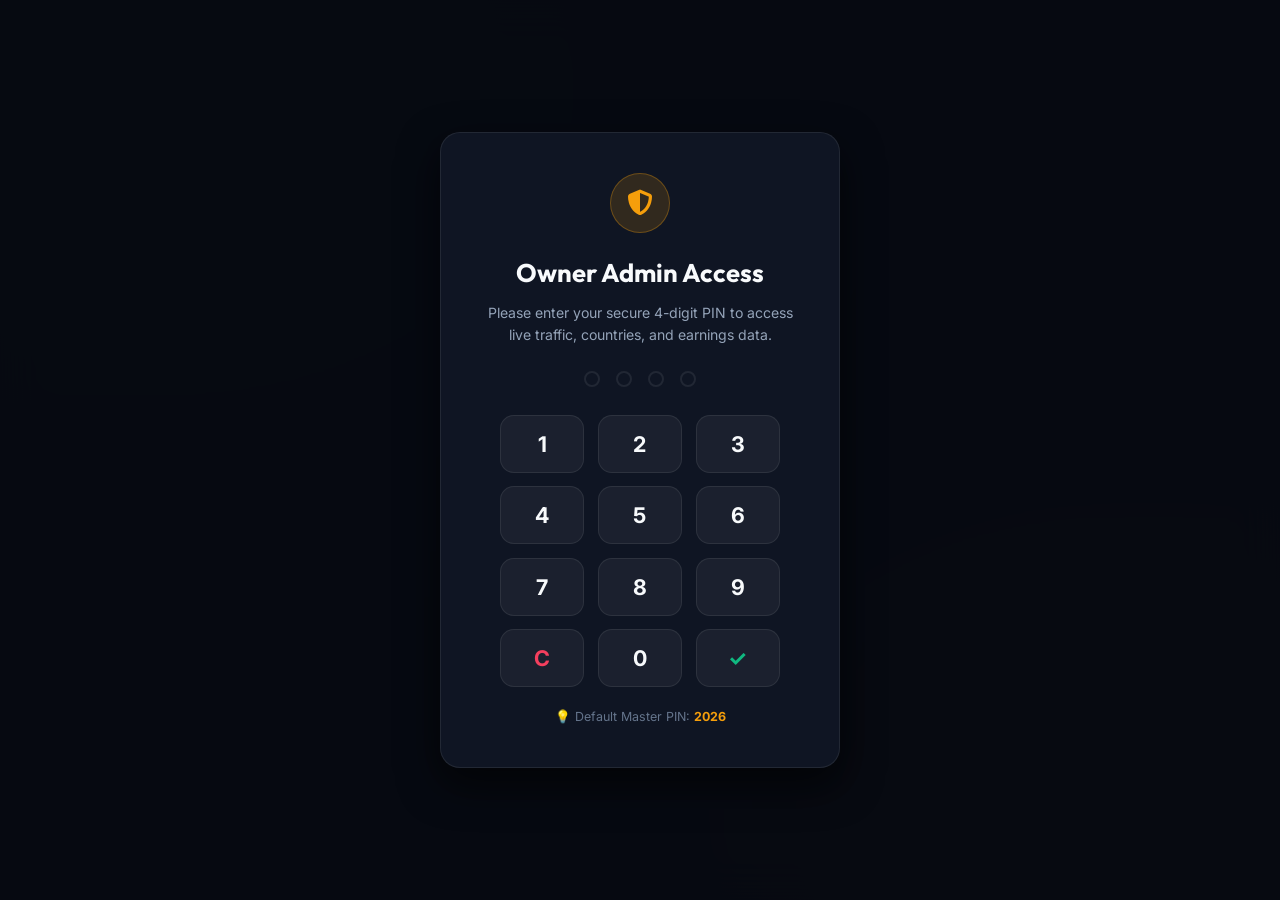
==== admin.html @ 2c3b7dab "feat: complete Pinterest automation, RSS feed, 1-click viral Pin hub, and double monetization deep-l" ====
<!DOCTYPE html>
<html lang="en" data-theme="dark">
<head>
  <meta charset="UTF-8">
  <meta name="viewport" content="width=device-width, initial-scale=1.0">
  <title>AffiliPrime Admin - Live Analytics & Affiliate Earnings Hub</title>
  
  <!-- Google Fonts -->
  <link rel="preconnect" href="https://fonts.googleapis.com">
  <link rel="preconnect" href="https://fonts.gstatic.com" crossorigin>
  <link href="https://fonts.googleapis.com/css2?family=Inter:wght@400;500;600;700&family=Outfit:wght@600;700;800;900&display=swap" rel="stylesheet">
  
  <!-- FontAwesome Icons -->
  <link rel="stylesheet" href="https://cdnjs.cloudflare.com/ajax/libs/font-awesome/6.5.1/css/all.min.css">
  
  <!-- Stylesheets -->
  <link rel="stylesheet" href="style.css">
</head>
<body class="admin-body">

  <!-- PIN Protection Lock Screen Overlay -->
  <div class="pin-lock-overlay" id="pinLockOverlay">
    <div class="pin-card">
      <div class="pin-icon">
        <i class="fa-solid fa-shield-halved"></i>
      </div>
      <h2 style="font-family: var(--font-heading); font-size: 1.6rem; margin-bottom: 0.5rem;">
        Owner Admin Access
      </h2>
      <p style="color: var(--text-secondary); font-size: 0.88rem; margin-bottom: 1.5rem;">
        Please enter your secure 4-digit PIN to access live traffic, countries, and earnings data.
      </p>

      <div class="pin-input-display" id="pinDisplay">
        <span class="pin-dot"></span>
        <span class="pin-dot"></span>
        <span class="pin-dot"></span>
        <span class="pin-dot"></span>
      </div>

      <div class="pin-keypad">
        <button class="key-btn" onclick="pressPin('1')">1</button>
        <button class="key-btn" onclick="pressPin('2')">2</button>
        <button class="key-btn" onclick="pressPin('3')">3</button>
        <button class="key-btn" onclick="pressPin('4')">4</button>
        <button class="key-btn" onclick="pressPin('5')">5</button>
        <button class="key-btn" onclick="pressPin('6')">6</button>
        <button class="key-btn" onclick="pressPin('7')">7</button>
        <button class="key-btn" onclick="pressPin('8')">8</button>
        <button class="key-btn" onclick="pressPin('9')">9</button>
        <button class="key-btn key-clear" onclick="clearPin()">C</button>
        <button class="key-btn" onclick="pressPin('0')">0</button>
        <button class="key-btn key-enter" onclick="submitPin()">✓</button>
      </div>

      <div style="font-size: 0.78rem; color: var(--text-muted); margin-top: 1.25rem;">
        💡 Default Master PIN: <b style="color: var(--primary);">2026</b>
      </div>
      <div id="pinErrorMsg" style="color: var(--accent-rose); font-size: 0.82rem; margin-top: 0.5rem; display: none;">
        Incorrect PIN. Please try again.
      </div>
    </div>
  </div>

  <!-- Admin Main Dashboard Content -->
  <div class="admin-wrapper" id="adminMainContent" style="display: none;">
    
    <!-- Admin Header -->
    <header class="admin-header">
      <div class="container admin-header-inner">
        <div style="display: flex; align-items: center; gap: 1rem;">
          <a href="index.html" class="logo">
            <div class="logo-icon"><i class="fa-solid fa-chart-line"></i></div>
            <div>Affili<span>Prime</span> <span style="font-size: 0.8rem; font-weight: 600; color: var(--accent-cyan); margin-left: 0.4rem;">ANALYTICS</span></div>
          </a>
          <span class="live-status-pill">
            <span class="pulse-dot"></span>
            <span>Live Sync Active</span>
          </span>
        </div>

        <div class="admin-header-actions">
          <div class="admin-tag-chip">
            <i class="fa-brands fa-amazon text-warning"></i>
            <span>Tracking Tag: <b id="adminTagDisplay">affiliprimehu-20</b></span>
          </div>

          <a href="https://affiliate-program.amazon.com/home" target="_blank" rel="noopener" class="btn-secondary" style="font-size: 0.82rem; padding: 0.5rem 0.9rem;">
            <i class="fa-solid fa-arrow-up-right-from-square"></i> Amazon Central
          </a>

          <a href="index.html" class="btn-amazon" style="font-size: 0.82rem; padding: 0.55rem 1rem; width: auto;">
            <i class="fa-solid fa-globe"></i> View Website
          </a>

          <button class="action-btn" onclick="logoutAdmin()" title="Lock Dashboard">
            <i class="fa-solid fa-lock"></i>
          </button>
        </div>
      </div>
    </header>

    <main class="container admin-main">
      
      <!-- Real-Time Mode Indicator Banner -->
      <div style="background: rgba(16, 185, 129, 0.08); border: 1px solid rgba(16, 185, 129, 0.3); border-radius: var(--radius-md); padding: 0.85rem 1.25rem; display: flex; justify-content: space-between; align-items: center; margin-bottom: 1.5rem; flex-wrap: wrap; gap: 0.75rem;">
        <div style="display: flex; align-items: center; gap: 0.6rem;">
          <span class="pulse-dot" style="background: var(--accent-emerald); box-shadow: 0 0 10px var(--accent-emerald);"></span>
          <span style="font-weight: 700; color: var(--accent-emerald); font-size: 0.9rem;">100% REAL LIVE TRACKING MODE:</span>
          <span style="color: var(--text-secondary); font-size: 0.82rem;">Only authentic visitors & clicks from the web are recorded.</span>
        </div>
        <div style="display: flex; gap: 0.5rem;">
          <button class="btn-secondary" onclick="handleResetClean()" style="font-size: 0.78rem; padding: 0.4rem 0.8rem; color: var(--accent-rose); border-color: rgba(244, 63, 94, 0.3);" title="Reset counters to 0 to start fresh">
            <i class="fa-solid fa-trash-can"></i> Reset to 0 (Clean Start)
          </button>
          <button class="btn-secondary" onclick="renderDashboard()" style="font-size: 0.78rem; padding: 0.4rem 0.8rem;">
            <i class="fa-solid fa-arrows-rotate"></i> Refresh Now
          </button>
        </div>
      </div>

      <!-- Top Metrics Row -->
      <section class="admin-metrics-grid">
        <!-- Metric 1: Total Views -->
        <div class="metric-card">
          <div class="metric-header">
            <span class="metric-title">Real Page Impressions</span>
            <div class="metric-icon" style="background: rgba(6, 182, 212, 0.15); color: var(--accent-cyan);">
              <i class="fa-solid fa-eye"></i>
            </div>
          </div>
          <div class="metric-value" id="metricViews">0</div>
          <div class="metric-trend positive">
            <span>Genuine Unique Visitors</span>
          </div>
        </div>

        <!-- Metric 2: Affiliate Clicks -->
        <div class="metric-card">
          <div class="metric-header">
            <span class="metric-title">Affiliate Store Clicks</span>
            <div class="metric-icon" style="background: rgba(245, 158, 11, 0.15); color: var(--primary);">
              <i class="fa-solid fa-arrow-pointer"></i>
            </div>
          </div>
          <div class="metric-value" id="metricClicks">0</div>
          <div class="metric-trend positive">
            <span id="metricCtr">0.0%</span> CTR (Click-Through Rate)
          </div>
        </div>

        <!-- Metric 3: Estimated Commission -->
        <div class="metric-card glow-card">
          <div class="metric-header">
            <span class="metric-title">Live Estimated Commission</span>
            <div class="metric-icon" style="background: rgba(16, 185, 129, 0.15); color: var(--accent-emerald);">
              <i class="fa-solid fa-sack-dollar"></i>
            </div>
          </div>
          <div class="metric-value" style="color: var(--accent-emerald);" id="metricCommission">$0.00</div>
          <div class="metric-trend positive">
            <span>24-Hour Active Cookie Window</span>
          </div>
        </div>

        <!-- Metric 4: Estimated Gross Sales -->
        <div class="metric-card">
          <div class="metric-header">
            <span class="metric-title">Est. Gross Retail Sales</span>
            <div class="metric-icon" style="background: rgba(139, 92, 246, 0.15); color: var(--accent-purple);">
              <i class="fa-solid fa-cart-shopping"></i>
            </div>
          </div>
          <div class="metric-value" id="metricSales">$0.00</div>
          <div class="metric-trend">
            <span>Customer shopping cart volume</span>
          </div>
        </div>
      </section>

      <!-- Two-Column Layout: Country Breakdown + Real-time Feed -->
      <div class="admin-sections-grid">
        
        <!-- Left: Country Geolocation Breakdown -->
        <div class="admin-card">
          <div class="admin-card-header">
            <div>
              <h3 style="font-family: var(--font-heading); font-size: 1.25rem;">
                🌍 Visitor Country Traffic Breakdown
              </h3>
              <p style="color: var(--text-muted); font-size: 0.82rem;">Where your buyers and clicks are originating from worldwide</p>
            </div>
            <button class="btn-secondary" onclick="simulateLiveVisit()" style="font-size: 0.78rem; padding: 0.4rem 0.75rem;">
              <i class="fa-solid fa-plus"></i> Simulate Visit
            </button>
          </div>

          <div class="country-list" id="countryListContainer">
            <!-- Rendered dynamically -->
          </div>
        </div>

        <!-- Right: Real-time Live Activity Stream -->
        <div class="admin-card">
          <div class="admin-card-header">
            <div>
              <h3 style="font-family: var(--font-heading); font-size: 1.25rem;">
                ⚡ Live Activity Stream
              </h3>
              <p style="color: var(--text-muted); font-size: 0.82rem;">Real-time visitor interactions and affiliate link clicks</p>
            </div>
            <button class="btn-secondary" onclick="refreshDashboard()" style="font-size: 0.78rem; padding: 0.4rem 0.75rem;">
              <i class="fa-solid fa-rotate"></i> Refresh
            </button>
          </div>

          <div class="activity-stream" id="activityStreamContainer">
            <!-- Rendered dynamically -->
          </div>
        </div>
      </div>

      <!-- Bottom Row: Product Performance Table -->
      <section class="admin-card" style="margin-top: 2rem;">
        <div class="admin-card-header">
          <div>
            <h3 style="font-family: var(--font-heading); font-size: 1.25rem;">
              🏆 Top Clicked & High-Converting Products
            </h3>
            <p style="color: var(--text-muted); font-size: 0.82rem;">Track which Amazon items generate the highest customer engagement</p>
          </div>
          <button class="btn-amazon" onclick="simulateClickTest()" style="font-size: 0.78rem; padding: 0.45rem 0.9rem; width: auto;">
            <i class="fa-solid fa-bolt"></i> Test Live Click
          </button>
        </div>

        <div class="table-responsive">
          <table class="admin-table">
            <thead>
              <tr>
                <th>Product Name</th>
                <th>Price</th>
                <th>Clicks</th>
                <th>Est. Orders</th>
                <th>Commission Rate</th>
                <th>Est. Revenue</th>
              </tr>
            </thead>
            <tbody id="productPerformanceTableBody">
              <!-- Rendered dynamically -->
            </tbody>
          </table>
        </div>
      </section>

      <!-- Admin Utilities & Amazon Associates Guide -->
      <section class="admin-info-banner">
        <div style="font-size: 2.2rem; color: var(--primary);"><i class="fa-brands fa-amazon"></i></div>
        <div>
          <h4 style="font-size: 1.05rem; margin-bottom: 0.35rem;">How Amazon Pays Your Commissions:</h4>
          <p style="color: var(--text-secondary); font-size: 0.85rem; line-height: 1.5;">
            Amazon calculates your exact commission balance at the end of each calendar month and automatically sends payments via <b>Direct Deposit / Bank Transfer</b> or <b>Amazon Gift Card</b> approximately 60 days following the end of each month. Log into your <a href="https://affiliate-program.amazon.com" target="_blank" style="color: var(--amazon-amber); text-decoration: underline;">Amazon Associates Central</a> account to add your bank details and tax interview.
          </p>
        </div>
      </section>

      <!-- Pinterest Viral Auto-Pin & Free USA/UK Traffic Hub -->
      <section class="admin-table-section" id="pinterestHubSection" style="margin-top: 2rem;">
        <div class="section-header" style="display: flex; justify-content: space-between; align-items: center; flex-wrap: wrap; gap: 1rem; margin-bottom: 1.25rem;">
          <div>
            <h3 style="font-size: 1.35rem; display: flex; align-items: center; gap: 0.5rem;">
              <i class="fa-brands fa-pinterest" style="color: #e60023;"></i> Pinterest Viral Traffic &amp; Auto-Pin Command Hub
            </h3>
            <p style="color: var(--text-secondary); font-size: 0.85rem; margin-top: 0.25rem;">
              Pinterest is the #1 traffic engine for USA/UK shopping buyers. Pin these products to get thousands of visitors daily!
            </p>
          </div>
          <div style="display: flex; gap: 0.5rem; flex-wrap: wrap;">
            <button class="action-btn" id="btnCopyRssFeed" onclick="copyPinterestRss()" style="background: rgba(230,0,35,0.12); color: #e60023; border: 1px solid rgba(230,0,35,0.3); font-weight: 600; padding: 0.5rem 1rem;">
              <i class="fa-solid fa-rss"></i> Copy Pinterest RSS Feed
            </button>
            <a href="https://www.pinterest.com/pin-creation-tool/" target="_blank" class="action-btn" style="background: #e60023; color: #fff; font-weight: 600; padding: 0.5rem 1rem;">
              <i class="fa-brands fa-pinterest"></i> Open Pinterest Creator
            </a>
          </div>
        </div>

        <!-- Automated RSS Feed Connection Box -->
        <div style="background: var(--bg-card); border: 1px solid rgba(230,0,35,0.25); border-radius: var(--radius-md); padding: 1.25rem; margin-bottom: 1.5rem; display: flex; align-items: flex-start; gap: 1.25rem;">
          <div style="font-size: 2.5rem; color: #e60023; line-height: 1;"><i class="fa-solid fa-wand-magic-sparkles"></i></div>
          <div style="flex: 1;">
            <h4 style="font-size: 1.05rem; margin-bottom: 0.35rem; color: var(--text-primary);">🚀 Hands-Free Auto-Publishing (Pinterest RSS Sync):</h4>
            <p style="font-size: 0.85rem; color: var(--text-secondary); line-height: 1.5; margin-bottom: 0.75rem;">
              Pinterest allows you to connect an RSS Feed that <b>automatically creates Pins for every product on your website</b> with image, discount, and backlink. In Pinterest Business Settings &rarr; <b>Claimed accounts &rarr; Auto-publish from RSS feed</b>, paste this link:
            </p>
            <div style="display: flex; gap: 0.5rem; align-items: center; flex-wrap: wrap;">
              <input type="text" readonly value="https://zainimranhameed-png.github.io/affiliprime-deals/pinterest-feed.xml" id="pinterestRssInput" style="flex: 1; min-width: 280px; padding: 0.55rem 0.85rem; border: 1px solid var(--border-color); border-radius: var(--radius-sm); background: var(--bg-body); color: var(--text-primary); font-family: monospace; font-size: 0.85rem;">
              <button onclick="copyPinterestRss()" class="action-btn" style="padding: 0.55rem 1rem; font-size: 0.85rem; background: #e60023; color: #fff;">
                <i class="fa-solid fa-copy"></i> Copy Feed Link
              </button>
            </div>
          </div>
        </div>

        <!-- Fast 1-Click Pin Table -->
        <div class="table-responsive">
          <table class="admin-table">
            <thead>
              <tr>
                <th>Product</th>
                <th>Price &amp; Discount</th>
                <th>Category</th>
                <th>Ready-to-Post Viral Copy</th>
                <th style="text-align: center;">1-Click Pin</th>
              </tr>
            </thead>
            <tbody id="pinterestProductList">
              <!-- Rendered dynamically by admin.js -->
            </tbody>
          </table>
        </div>
      </section>

    </main>
  </div>

  <!-- Scripts -->
  <script src="data/products.js"></script>
  <script src="analytics.js"></script>
  <script src="admin.js"></script>
</body>
</html>
---- style.css ----
/* ==========================================================================
   AffiliPrime Hub - Premium Amazon Affiliate Design System
   ========================================================================== */

:root {
  /* Color Palette - Dark Theme (Default) */
  --bg-primary: #0b0f19;
  --bg-secondary: #111827;
  --bg-card: rgba(19, 26, 42, 0.75);
  --bg-card-hover: rgba(28, 38, 62, 0.9);
  --bg-glass: rgba(17, 24, 39, 0.85);
  
  --text-primary: #f8fafc;
  --text-secondary: #94a3b8;
  --text-muted: #64748b;
  
  /* Brand & Accent Gradients */
  --primary: #f59e0b;
  --primary-hover: #d97706;
  --primary-glow: rgba(245, 158, 11, 0.25);
  --amazon-amber: #ff9900;
  --amazon-amber-dark: #e68a00;
  --accent-cyan: #06b6d4;
  --accent-purple: #8b5cf6;
  --accent-emerald: #10b981;
  --accent-rose: #f43f5e;
  
  --border-color: rgba(255, 255, 255, 0.08);
  --border-focus: rgba(245, 158, 11, 0.5);
  
  /* Badges & Highlights */
  --badge-hot: linear-gradient(135deg, #ef4444, #f97316);
  --badge-editor: linear-gradient(135deg, #8b5cf6, #3b82f6);
  --badge-trending: linear-gradient(135deg, #06b6d4, #3b82f6);
  --badge-deal: linear-gradient(135deg, #10b981, #059669);
  
  /* Shadows */
  --shadow-sm: 0 2px 8px rgba(0, 0, 0, 0.3);
  --shadow-md: 0 8px 24px rgba(0, 0, 0, 0.4);
  --shadow-lg: 0 16px 40px rgba(0, 0, 0, 0.6);
  --shadow-glow: 0 0 25px rgba(245, 158, 11, 0.2);
  
  /* Typography */
  --font-main: 'Inter', -apple-system, BlinkMacSystemFont, "Segoe UI", Roboto, sans-serif;
  --font-heading: 'Outfit', -apple-system, BlinkMacSystemFont, sans-serif;
  
  /* Layout */
  --radius-sm: 8px;
  --radius-md: 14px;
  --radius-lg: 20px;
  --radius-full: 9999px;
  --container-max: 1320px;
  --transition-fast: 0.2s cubic-bezier(0.4, 0, 0.2, 1);
  --transition-smooth: 0.35s cubic-bezier(0.16, 1, 0.3, 1);
}

/* Light Theme Variables */
[data-theme="light"] {
  --bg-primary: #f8fafc;
  --bg-secondary: #ffffff;
  --bg-card: rgba(255, 255, 255, 0.9);
  --bg-card-hover: #ffffff;
  --bg-glass: rgba(255, 255, 255, 0.9);
  
  --text-primary: #0f172a;
  --text-secondary: #475569;
  --text-muted: #94a3b8;
  
  --border-color: rgba(0, 0, 0, 0.08);
  --border-focus: rgba(245, 158, 11, 0.6);
  
  --shadow-sm: 0 2px 8px rgba(0, 0, 0, 0.05);
  --shadow-md: 0 10px 30px rgba(0, 0, 0, 0.08);
  --shadow-lg: 0 20px 45px rgba(0, 0, 0, 0.12);
  --shadow-glow: 0 0 25px rgba(245, 158, 11, 0.15);
}

/* Base Resets */
* {
  margin: 0;
  padding: 0;
  box-sizing: border-box;
}

html {
  scroll-behavior: smooth;
  font-size: 16px;
}

body {
  font-family: var(--font-main);
  background-color: var(--bg-primary);
  color: var(--text-primary);
  line-height: 1.6;
  overflow-x: hidden;
  transition: background-color var(--transition-smooth), color var(--transition-smooth);
  background-image: 
    radial-gradient(at 0% 0%, rgba(245, 158, 11, 0.05) 0px, transparent 50%),
    radial-gradient(at 100% 0%, rgba(139, 92, 246, 0.06) 0px, transparent 50%),
    radial-gradient(at 50% 100%, rgba(6, 182, 212, 0.05) 0px, transparent 50%);
  background-attachment: fixed;
  min-height: 100vh;
}

a {
  color: inherit;
  text-decoration: none;
}

button, input, select {
  font-family: inherit;
}

.container {
  width: 100%;
  max-width: var(--container-max);
  margin: 0 auto;
  padding: 0 1.5rem;
}

/* ==========================================================================
   Affiliate Disclosure Banner
   ========================================================================== */
.affiliate-top-bar {
  background: linear-gradient(90deg, #1e293b, #0f172a);
  border-bottom: 1px solid var(--border-color);
  font-size: 0.82rem;
  padding: 0.5rem 0;
  color: var(--text-secondary);
}

.affiliate-top-bar .container {
  display: flex;
  justify-content: space-between;
  align-items: center;
  flex-wrap: wrap;
  gap: 0.5rem;
}

.affiliate-tag-status {
  display: flex;
  align-items: center;
  gap: 0.4rem;
}

.tag-badge {
  background: rgba(245, 158, 11, 0.15);
  color: var(--primary);
  padding: 0.15rem 0.6rem;
  border-radius: var(--radius-full);
  font-weight: 600;
  font-size: 0.78rem;
  border: 1px solid rgba(245, 158, 11, 0.3);
}

.config-tag-btn {
  background: none;
  border: none;
  color: var(--amazon-amber);
  cursor: pointer;
  font-size: 0.8rem;
  font-weight: 600;
  text-decoration: underline;
  display: inline-flex;
  align-items: center;
  gap: 0.25rem;
}

.config-tag-btn:hover {
  color: #fbbf24;
}

/* ==========================================================================
   Header & Navigation
   ========================================================================== */
.header {
  position: sticky;
  top: 0;
  z-index: 100;
  background: var(--bg-glass);
  backdrop-filter: blur(16px);
  -webkit-backdrop-filter: blur(16px);
  border-bottom: 1px solid var(--border-color);
  transition: all var(--transition-fast);
}

.header-content {
  display: flex;
  justify-content: space-between;
  align-items: center;
  height: 74px;
}

.logo {
  display: flex;
  align-items: center;
  gap: 0.75rem;
  font-family: var(--font-heading);
  font-size: 1.45rem;
  font-weight: 800;
  letter-spacing: -0.02em;
}

.logo-icon {
  width: 40px;
  height: 40px;
  background: linear-gradient(135deg, #ff9900, #f59e0b);
  border-radius: var(--radius-md);
  display: flex;
  align-items: center;
  justify-content: center;
  color: #111;
  font-size: 1.25rem;
  box-shadow: 0 4px 14px rgba(245, 158, 11, 0.4);
}

.logo span {
  background: linear-gradient(135deg, #ff9900, #f8fafc);
  -webkit-background-clip: text;
  -webkit-text-fill-color: transparent;
}

[data-theme="light"] .logo span {
  background: linear-gradient(135deg, #d97706, #0f172a);
  -webkit-background-clip: text;
  -webkit-text-fill-color: transparent;
}

.nav-links {
  display: flex;
  align-items: center;
  gap: 1.8rem;
  list-style: none;
}

.nav-link {
  color: var(--text-secondary);
  font-weight: 500;
  font-size: 0.95rem;
  transition: color var(--transition-fast);
  position: relative;
}

.nav-link:hover, .nav-link.active {
  color: var(--primary);
}

.header-actions {
  display: flex;
  align-items: center;
  gap: 0.85rem;
}

.action-btn {
  background: var(--bg-card);
  border: 1px solid var(--border-color);
  color: var(--text-primary);
  width: 42px;
  height: 42px;
  border-radius: var(--radius-md);
  display: flex;
  align-items: center;
  justify-content: center;
  cursor: pointer;
  transition: all var(--transition-fast);
  position: relative;
}

.action-btn:hover {
  background: var(--bg-card-hover);
  border-color: var(--border-focus);
  transform: translateY(-2px);
}

.compare-badge-count {
  position: absolute;
  top: -4px;
  right: -4px;
  background: var(--accent-rose);
  color: white;
  font-size: 0.7rem;
  font-weight: 700;
  width: 18px;
  height: 18px;
  border-radius: 50%;
  display: flex;
  align-items: center;
  justify-content: center;
}

.btn-tag-settings {
  background: linear-gradient(135deg, rgba(245, 158, 11, 0.15), rgba(255, 153, 0, 0.25));
  border: 1px solid rgba(245, 158, 11, 0.4);
  color: var(--primary);
  padding: 0.55rem 1rem;
  border-radius: var(--radius-md);
  font-weight: 600;
  font-size: 0.88rem;
  display: flex;
  align-items: center;
  gap: 0.5rem;
  cursor: pointer;
  transition: all var(--transition-fast);
}

.btn-tag-settings:hover {
  background: linear-gradient(135deg, var(--amazon-amber), var(--primary));
  color: #111;
  box-shadow: var(--shadow-glow);
}

/* ==========================================================================
   Hero Section
   ========================================================================== */
.hero {
  padding: 3.5rem 0 2.5rem;
  position: relative;
}

.hero-grid {
  display: grid;
  grid-template-columns: 1.2fr 0.8fr;
  gap: 2.5rem;
  align-items: center;
}

.hero-badge {
  display: inline-flex;
  align-items: center;
  gap: 0.5rem;
  background: rgba(245, 158, 11, 0.12);
  border: 1px solid rgba(245, 158, 11, 0.25);
  color: var(--primary);
  padding: 0.4rem 1rem;
  border-radius: var(--radius-full);
  font-size: 0.85rem;
  font-weight: 600;
  margin-bottom: 1.25rem;
}

.hero-badge .pulse-dot {
  width: 8px;
  height: 8px;
  background: var(--amazon-amber);
  border-radius: 50%;
  box-shadow: 0 0 10px var(--amazon-amber);
  animation: pulse 1.5s infinite;
}

@keyframes pulse {
  0% { transform: scale(0.95); opacity: 0.7; }
  50% { transform: scale(1.3); opacity: 1; }
  100% { transform: scale(0.95); opacity: 0.7; }
}

.hero-title {
  font-family: var(--font-heading);
  font-size: 3.1rem;
  font-weight: 800;
  line-height: 1.15;
  margin-bottom: 1.25rem;
  letter-spacing: -0.03em;
}

.hero-title .gradient-text {
  background: linear-gradient(135deg, #ff9900 0%, #f59e0b 50%, #fbbf24 100%);
  -webkit-background-clip: text;
  -webkit-text-fill-color: transparent;
}

.hero-description {
  color: var(--text-secondary);
  font-size: 1.1rem;
  max-width: 580px;
  margin-bottom: 2rem;
}

.hero-stats {
  display: flex;
  gap: 2rem;
  margin-top: 1.5rem;
}

.stat-item {
  display: flex;
  flex-direction: column;
}

.stat-number {
  font-family: var(--font-heading);
  font-size: 1.6rem;
  font-weight: 800;
  color: var(--text-primary);
}

.stat-label {
  font-size: 0.82rem;
  color: var(--text-muted);
}

/* Hero Spotlight Card */
.hero-spotlight-card {
  background: var(--bg-card);
  border: 1px solid var(--border-color);
  border-radius: var(--radius-lg);
  padding: 1.75rem;
  position: relative;
  box-shadow: var(--shadow-lg);
  backdrop-filter: blur(12px);
  overflow: hidden;
  transition: transform var(--transition-smooth), border-color var(--transition-smooth);
}

.hero-spotlight-card:hover {
  transform: translateY(-4px);
  border-color: rgba(245, 158, 11, 0.4);
}

.spotlight-ribbon {
  position: absolute;
  top: 1rem;
  right: 1rem;
  background: var(--badge-hot);
  color: white;
  padding: 0.35rem 0.85rem;
  border-radius: var(--radius-full);
  font-size: 0.75rem;
  font-weight: 700;
  text-transform: uppercase;
  letter-spacing: 0.05em;
  box-shadow: 0 4px 12px rgba(239, 68, 68, 0.35);
}

.spotlight-image-container {
  height: 230px;
  display: flex;
  align-items: center;
  justify-content: center;
  margin-bottom: 1.25rem;
  overflow: hidden;
  border-radius: var(--radius-md);
  background: rgba(0, 0, 0, 0.2);
}

.spotlight-image-container img {
  max-height: 100%;
  max-width: 100%;
  object-fit: cover;
  transition: transform 0.5s ease;
}

.hero-spotlight-card:hover .spotlight-image-container img {
  transform: scale(1.05);
}

.spotlight-title {
  font-size: 1.2rem;
  font-weight: 700;
  margin-bottom: 0.5rem;
  line-height: 1.35;
}

.spotlight-price-row {
  display: flex;
  align-items: center;
  justify-content: space-between;
  margin: 1rem 0 1.25rem;
}

.spotlight-price {
  font-size: 1.5rem;
  font-weight: 800;
  color: var(--primary);
}

.spotlight-original-price {
  color: var(--text-muted);
  text-decoration: line-through;
  font-size: 1rem;
  margin-left: 0.5rem;
}

/* ==========================================================================
   Buttons & CTAs
   ========================================================================== */
.btn-amazon {
  background: linear-gradient(135deg, #ff9900, #f59e0b);
  color: #111827;
  font-weight: 700;
  padding: 0.75rem 1.4rem;
  border-radius: var(--radius-md);
  border: none;
  cursor: pointer;
  display: inline-flex;
  align-items: center;
  justify-content: center;
  gap: 0.5rem;
  box-shadow: 0 4px 14px rgba(245, 158, 11, 0.35);
  transition: all var(--transition-fast);
  text-align: center;
  font-size: 0.95rem;
  width: 100%;
}

.btn-amazon:hover {
  background: linear-gradient(135deg, #fbbf24, #ff9900);
  transform: translateY(-2px);
  box-shadow: 0 6px 20px rgba(245, 158, 11, 0.5);
}

.btn-secondary {
  background: rgba(255, 255, 255, 0.05);
  border: 1px solid var(--border-color);
  color: var(--text-primary);
  font-weight: 600;
  padding: 0.65rem 1.1rem;
  border-radius: var(--radius-md);
  cursor: pointer;
  display: inline-flex;
  align-items: center;
  justify-content: center;
  gap: 0.4rem;
  transition: all var(--transition-fast);
  font-size: 0.88rem;
}

.btn-secondary:hover {
  background: rgba(255, 255, 255, 0.1);
  border-color: var(--border-focus);
}

/* ==========================================================================
   Search, Category & Filter Bar
   ========================================================================== */
.filter-section {
  padding: 1.5rem 0 2rem;
  position: sticky;
  top: 74px;
  z-index: 90;
  background: var(--bg-glass);
  backdrop-filter: blur(16px);
  -webkit-backdrop-filter: blur(16px);
  border-bottom: 1px solid var(--border-color);
  margin-bottom: 2rem;
}

.filter-controls-row {
  display: flex;
  align-items: center;
  gap: 1rem;
  flex-wrap: wrap;
  justify-content: space-between;
}

.search-box-wrapper {
  position: relative;
  flex: 1;
  min-width: 280px;
}

.search-icon {
  position: absolute;
  left: 1rem;
  top: 50%;
  transform: translateY(-50%);
  color: var(--text-muted);
  pointer-events: none;
}

.search-input {
  width: 100%;
  background: var(--bg-card);
  border: 1px solid var(--border-color);
  color: var(--text-primary);
  padding: 0.75rem 1rem 0.75rem 2.75rem;
  border-radius: var(--radius-md);
  font-size: 0.95rem;
  outline: none;
  transition: all var(--transition-fast);
}

.search-input:focus {
  border-color: var(--primary);
  box-shadow: 0 0 0 3px var(--primary-glow);
}

.category-chips {
  display: flex;
  gap: 0.5rem;
  overflow-x: auto;
  padding-bottom: 0.25rem;
  scrollbar-width: none;
}

.category-chips::-webkit-scrollbar {
  display: none;
}

.chip-btn {
  background: var(--bg-card);
  border: 1px solid var(--border-color);
  color: var(--text-secondary);
  padding: 0.55rem 1rem;
  border-radius: var(--radius-full);
  font-size: 0.88rem;
  font-weight: 500;
  cursor: pointer;
  white-space: nowrap;
  transition: all var(--transition-fast);
  display: flex;
  align-items: center;
  gap: 0.4rem;
}

.chip-btn:hover {
  border-color: var(--border-focus);
  color: var(--text-primary);
}

.chip-btn.active {
  background: linear-gradient(135deg, rgba(245, 158, 11, 0.2), rgba(255, 153, 0, 0.3));
  border-color: var(--primary);
  color: var(--primary);
  font-weight: 600;
}

.sort-select {
  background: var(--bg-card);
  border: 1px solid var(--border-color);
  color: var(--text-primary);
  padding: 0.7rem 1.2rem;
  border-radius: var(--radius-md);
  font-size: 0.9rem;
  outline: none;
  cursor: pointer;
  transition: border-color var(--transition-fast);
}

.sort-select:focus {
  border-color: var(--primary);
}

/* ==========================================================================
   Product Grid & Cards
   ========================================================================== */
.products-section {
  padding-bottom: 5rem;
}

.section-header {
  display: flex;
  justify-content: space-between;
  align-items: flex-end;
  margin-bottom: 2rem;
}

.section-title {
  font-family: var(--font-heading);
  font-size: 1.85rem;
  font-weight: 800;
}

.products-count {
  color: var(--text-muted);
  font-size: 0.95rem;
}

.product-grid {
  display: grid;
  grid-template-columns: repeat(auto-fill, minmax(310px, 1fr));
  gap: 1.75rem;
}

.product-card {
  background: var(--bg-card);
  border: 1px solid var(--border-color);
  border-radius: var(--radius-lg);
  padding: 1.25rem;
  display: flex;
  flex-direction: column;
  position: relative;
  transition: transform var(--transition-smooth), border-color var(--transition-smooth), box-shadow var(--transition-smooth);
  backdrop-filter: blur(8px);
}

.product-card:hover {
  transform: translateY(-6px);
  border-color: rgba(245, 158, 11, 0.35);
  box-shadow: var(--shadow-lg);
}

.card-top-row {
  display: flex;
  justify-content: space-between;
  align-items: center;
  position: absolute;
  top: 1.25rem;
  left: 1.25rem;
  right: 1.25rem;
  z-index: 2;
}

.card-badge {
  color: white;
  padding: 0.25rem 0.65rem;
  border-radius: var(--radius-full);
  font-size: 0.72rem;
  font-weight: 700;
  text-transform: uppercase;
  letter-spacing: 0.03em;
}

.card-badge.hot { background: var(--badge-hot); }
.card-badge.editor { background: var(--badge-editor); }
.card-badge.trending { background: var(--badge-trending); }
.card-badge.deal { background: var(--badge-deal); }

.card-actions-fav {
  background: rgba(0, 0, 0, 0.4);
  backdrop-filter: blur(6px);
  border: 1px solid rgba(255, 255, 255, 0.1);
  color: var(--text-muted);
  width: 34px;
  height: 34px;
  border-radius: 50%;
  display: flex;
  align-items: center;
  justify-content: center;
  cursor: pointer;
  transition: all var(--transition-fast);
}

.card-actions-fav:hover, .card-actions-fav.active {
  color: var(--accent-rose);
  border-color: var(--accent-rose);
  transform: scale(1.1);
}

.card-image-box {
  width: 100%;
  height: 210px;
  border-radius: var(--radius-md);
  overflow: hidden;
  margin-bottom: 1.15rem;
  background: rgba(0, 0, 0, 0.2);
  display: flex;
  align-items: center;
  justify-content: center;
  cursor: pointer;
}

.card-image-box img {
  width: 100%;
  height: 100%;
  object-fit: cover;
  transition: transform 0.5s ease;
}

.product-card:hover .card-image-box img {
  transform: scale(1.06);
}

.card-category {
  font-size: 0.78rem;
  font-weight: 600;
  color: var(--primary);
  text-transform: uppercase;
  letter-spacing: 0.05em;
  margin-bottom: 0.35rem;
}

.card-title {
  font-size: 1.05rem;
  font-weight: 700;
  line-height: 1.35;
  margin-bottom: 0.5rem;
  cursor: pointer;
  display: -webkit-box;
  -webkit-line-clamp: 2;
  -webkit-box-orient: vertical;
  overflow: hidden;
  transition: color var(--transition-fast);
}

.card-title:hover {
  color: var(--primary);
}

.card-tagline {
  color: var(--text-secondary);
  font-size: 0.85rem;
  line-height: 1.4;
  margin-bottom: 0.85rem;
  display: -webkit-box;
  -webkit-line-clamp: 2;
  -webkit-box-orient: vertical;
  overflow: hidden;
}

.card-rating-row {
  display: flex;
  align-items: center;
  gap: 0.4rem;
  margin-bottom: 0.85rem;
  font-size: 0.85rem;
}

.stars {
  color: #fbbf24;
  display: flex;
  align-items: center;
}

.reviews-count {
  color: var(--text-muted);
  font-size: 0.8rem;
}

.card-pros-preview {
  list-style: none;
  margin-bottom: 1.25rem;
  display: flex;
  flex-direction: column;
  gap: 0.3rem;
}

.card-pros-preview li {
  font-size: 0.78rem;
  color: var(--text-secondary);
  display: flex;
  align-items: center;
  gap: 0.35rem;
}

.card-pros-preview li::before {
  content: "✓";
  color: var(--accent-emerald);
  font-weight: bold;
}

.card-bottom-row {
  margin-top: auto;
  display: flex;
  flex-direction: column;
  gap: 0.75rem;
}

.card-price-info {
  display: flex;
  align-items: baseline;
  justify-content: space-between;
}

.card-price-current {
  font-size: 1.45rem;
  font-weight: 800;
  color: var(--text-primary);
  font-family: var(--font-heading);
}

.card-price-discount {
  background: rgba(16, 185, 129, 0.15);
  color: var(--accent-emerald);
  font-size: 0.78rem;
  font-weight: 700;
  padding: 0.2rem 0.5rem;
  border-radius: var(--radius-sm);
  border: 1px solid rgba(16, 185, 129, 0.3);
}

.card-buttons-group {
  display: grid;
  grid-template-columns: 1fr auto;
  gap: 0.5rem;
}

.btn-card-compare {
  background: rgba(255, 255, 255, 0.05);
  border: 1px solid var(--border-color);
  color: var(--text-secondary);
  padding: 0 0.8rem;
  border-radius: var(--radius-md);
  cursor: pointer;
  display: flex;
  align-items: center;
  justify-content: center;
  transition: all var(--transition-fast);
}

.btn-card-compare:hover, .btn-card-compare.active {
  background: rgba(6, 182, 212, 0.15);
  border-color: var(--accent-cyan);
  color: var(--accent-cyan);
}

/* ==========================================================================
   Product Detail & Quick View Modal
   ========================================================================== */
.modal-overlay {
  position: fixed;
  inset: 0;
  background: rgba(0, 0, 0, 0.75);
  backdrop-filter: blur(8px);
  -webkit-backdrop-filter: blur(8px);
  z-index: 1000;
  display: flex;
  align-items: center;
  justify-content: center;
  padding: 1.5rem;
  opacity: 0;
  visibility: hidden;
  transition: all var(--transition-smooth);
}

.modal-overlay.active {
  opacity: 1;
  visibility: visible;
}

.modal-content {
  background: var(--bg-secondary);
  border: 1px solid var(--border-color);
  border-radius: var(--radius-lg);
  max-width: 900px;
  width: 100%;
  max-height: 90vh;
  overflow-y: auto;
  position: relative;
  box-shadow: var(--shadow-lg);
  transform: translateY(20px) scale(0.96);
  transition: transform var(--transition-smooth);
}

.modal-overlay.active .modal-content {
  transform: translateY(0) scale(1);
}

.modal-close-btn {
  position: absolute;
  top: 1.25rem;
  right: 1.25rem;
  background: rgba(0, 0, 0, 0.3);
  border: 1px solid var(--border-color);
  color: var(--text-secondary);
  width: 36px;
  height: 36px;
  border-radius: 50%;
  display: flex;
  align-items: center;
  justify-content: center;
  cursor: pointer;
  z-index: 10;
  transition: all var(--transition-fast);
}

.modal-close-btn:hover {
  color: white;
  background: var(--accent-rose);
  border-color: var(--accent-rose);
}

.modal-body {
  padding: 2.25rem;
  display: grid;
  grid-template-columns: 1fr 1.2fr;
  gap: 2.5rem;
}

.modal-image-col {
  display: flex;
  flex-direction: column;
  gap: 1rem;
}

.modal-main-img {
  width: 100%;
  height: 340px;
  border-radius: var(--radius-md);
  object-fit: cover;
  background: rgba(0, 0, 0, 0.3);
}

.modal-details-col {
  display: flex;
  flex-direction: column;
}

.modal-pros-cons-grid {
  display: grid;
  grid-template-columns: 1fr 1fr;
  gap: 1rem;
  margin: 1.25rem 0;
}

.pros-box, .cons-box {
  padding: 1rem;
  border-radius: var(--radius-md);
  font-size: 0.85rem;
}

.pros-box {
  background: rgba(16, 185, 129, 0.08);
  border: 1px solid rgba(16, 185, 129, 0.2);
}

.cons-box {
  background: rgba(244, 63, 94, 0.08);
  border: 1px solid rgba(244, 63, 94, 0.2);
}

.pros-box h4 {
  color: var(--accent-emerald);
  margin-bottom: 0.5rem;
  font-size: 0.9rem;
}

.cons-box h4 {
  color: var(--accent-rose);
  margin-bottom: 0.5rem;
  font-size: 0.9rem;
}

.specs-table {
  width: 100%;
  border-collapse: collapse;
  margin: 1rem 0;
  font-size: 0.85rem;
}

.specs-table td {
  padding: 0.5rem 0.75rem;
  border-bottom: 1px solid var(--border-color);
}

.specs-table td:first-child {
  color: var(--text-muted);
  font-weight: 500;
  width: 40%;
}

.specs-table td:last-child {
  color: var(--text-primary);
  font-weight: 600;
}

/* ==========================================================================
   Product Comparison Drawer & Modal
   ========================================================================== */
.compare-drawer {
  position: fixed;
  bottom: 0;
  left: 0;
  right: 0;
  background: var(--bg-glass);
  backdrop-filter: blur(20px);
  -webkit-backdrop-filter: blur(20px);
  border-top: 2px solid var(--primary);
  padding: 1.25rem 0;
  z-index: 500;
  box-shadow: 0 -10px 30px rgba(0, 0, 0, 0.5);
  transform: translateY(100%);
  transition: transform var(--transition-smooth);
}

.compare-drawer.active {
  transform: translateY(0);
}

.compare-drawer-content {
  display: flex;
  align-items: center;
  justify-content: space-between;
  gap: 1.5rem;
  flex-wrap: wrap;
}

.compare-items-preview {
  display: flex;
  align-items: center;
  gap: 1rem;
}

.compare-mini-card {
  display: flex;
  align-items: center;
  gap: 0.75rem;
  background: var(--bg-card);
  border: 1px solid var(--border-color);
  padding: 0.4rem 0.75rem;
  border-radius: var(--radius-md);
  font-size: 0.82rem;
  position: relative;
}

.compare-mini-card img {
  width: 36px;
  height: 36px;
  border-radius: var(--radius-sm);
  object-fit: cover;
}

.compare-remove-btn {
  background: none;
  border: none;
  color: var(--text-muted);
  cursor: pointer;
  font-size: 0.9rem;
}

.compare-remove-btn:hover {
  color: var(--accent-rose);
}

/* Side-by-Side Comparison Table Modal */
.comparison-table-wrapper {
  overflow-x: auto;
  margin-top: 1.5rem;
}

.comparison-table {
  width: 100%;
  border-collapse: collapse;
  text-align: left;
}

.comparison-table th, .comparison-table td {
  padding: 1rem;
  border: 1px solid var(--border-color);
  vertical-align: top;
}

.comparison-table th {
  background: rgba(255, 255, 255, 0.03);
  font-weight: 700;
}

/* ==========================================================================
   Affiliate Tag Config Modal
   ========================================================================== */
.config-modal-box {
  max-width: 520px;
  padding: 2.25rem;
}

.config-input-group {
  margin: 1.5rem 0;
}

.config-input-label {
  display: block;
  font-weight: 600;
  font-size: 0.9rem;
  margin-bottom: 0.5rem;
}

.config-input-text {
  width: 100%;
  background: var(--bg-card);
  border: 1px solid var(--border-color);
  color: var(--text-primary);
  padding: 0.85rem 1rem;
  border-radius: var(--radius-md);
  font-size: 1rem;
  font-weight: 600;
  outline: none;
}

.config-input-text:focus {
  border-color: var(--primary);
  box-shadow: 0 0 0 3px var(--primary-glow);
}

.config-hint {
  font-size: 0.82rem;
  color: var(--text-muted);
  margin-top: 0.4rem;
}

.preview-url-box {
  background: rgba(0, 0, 0, 0.3);
  border: 1px dashed var(--border-color);
  border-radius: var(--radius-sm);
  padding: 0.75rem;
  font-family: monospace;
  font-size: 0.8rem;
  color: var(--amazon-amber);
  word-break: break-all;
  margin-top: 1rem;
}

/* ==========================================================================
   Toast Notification System
   ========================================================================== */
.toast-container {
  position: fixed;
  bottom: 2rem;
  right: 2rem;
  z-index: 2000;
  display: flex;
  flex-direction: column;
  gap: 0.75rem;
  pointer-events: none;
}

.toast {
  background: var(--bg-secondary);
  border: 1px solid var(--border-color);
  border-left: 4px solid var(--primary);
  color: var(--text-primary);
  padding: 0.85rem 1.4rem;
  border-radius: var(--radius-md);
  box-shadow: var(--shadow-lg);
  display: flex;
  align-items: center;
  gap: 0.75rem;
  font-size: 0.9rem;
  font-weight: 500;
  transform: translateX(100%);
  opacity: 0;
  transition: all var(--transition-smooth);
  pointer-events: auto;
}

.toast.show {
  transform: translateX(0);
  opacity: 1;
}

/* ==========================================================================
   Footer & Compliance
   ========================================================================== */
.footer {
  background: var(--bg-secondary);
  border-top: 1px solid var(--border-color);
  padding: 4rem 0 2rem;
  margin-top: 4rem;
}

.footer-grid {
  display: grid;
  grid-template-columns: 2fr 1fr 1fr 1fr;
  gap: 3rem;
  margin-bottom: 3rem;
}

.footer-brand p {
  color: var(--text-secondary);
  font-size: 0.92rem;
  margin-top: 1rem;
  max-width: 360px;
}

.footer-col h4 {
  font-family: var(--font-heading);
  font-size: 1.05rem;
  font-weight: 700;
  margin-bottom: 1.25rem;
}

.footer-links {
  list-style: none;
  display: flex;
  flex-direction: column;
  gap: 0.75rem;
}

.footer-links a {
  color: var(--text-secondary);
  font-size: 0.9rem;
  transition: color var(--transition-fast);
}

.footer-links a:hover {
  color: var(--primary);
}

.footer-bottom {
  border-top: 1px solid var(--border-color);
  padding-top: 2rem;
  text-align: center;
  font-size: 0.85rem;
  color: var(--text-muted);
}

.amazon-disclaimer {
  max-width: 800px;
  margin: 0 auto 1.5rem;
  font-size: 0.8rem;
  color: var(--text-muted);
  line-height: 1.5;
  background: rgba(255, 255, 255, 0.02);
  padding: 0.75rem 1.25rem;
  border-radius: var(--radius-sm);
  border: 1px dashed var(--border-color);
}

/* ==========================================================================
   Responsive Breakpoints
   ========================================================================== */
@media (max-width: 1024px) {
  .hero-grid {
    grid-template-columns: 1fr;
  }
  .footer-grid {
    grid-template-columns: 1fr 1fr;
  }
}

@media (max-width: 768px) {
  .nav-links {
    display: none;
  }
  .hero-title {
    font-size: 2.25rem;
  }
  .modal-body {
    grid-template-columns: 1fr;
  }
  .modal-main-img {
    height: 240px;
  }
  .modal-pros-cons-grid {
    grid-template-columns: 1fr;
  }
  .footer-grid {
    grid-template-columns: 1fr;
  }
  .admin-metrics-grid {
    grid-template-columns: 1fr 1fr !important;
  }
  .admin-sections-grid {
    grid-template-columns: 1fr !important;
  }
}

/* ==========================================================================
   Admin Dashboard & Security PIN Styles
   ========================================================================== */
.admin-body {
  background-color: #070a12;
  background-image: 
    radial-gradient(at 10% 10%, rgba(6, 182, 212, 0.07) 0px, transparent 50%),
    radial-gradient(at 90% 90%, rgba(245, 158, 11, 0.08) 0px, transparent 50%);
  min-height: 100vh;
}

/* PIN Lock Screen */
.pin-lock-overlay {
  position: fixed;
  inset: 0;
  background: rgba(7, 10, 18, 0.94);
  backdrop-filter: blur(20px);
  z-index: 9999;
  display: flex;
  align-items: center;
  justify-content: center;
  padding: 1.5rem;
}

.pin-card {
  background: var(--bg-card);
  border: 1px solid var(--border-color);
  border-radius: var(--radius-lg);
  padding: 2.5rem;
  max-width: 400px;
  width: 100%;
  text-align: center;
  box-shadow: var(--shadow-lg);
}

.pin-icon {
  width: 60px;
  height: 60px;
  background: rgba(245, 158, 11, 0.15);
  color: var(--primary);
  border: 1px solid rgba(245, 158, 11, 0.3);
  border-radius: 50%;
  display: flex;
  align-items: center;
  justify-content: center;
  font-size: 1.6rem;
  margin: 0 auto 1.25rem;
}

.pin-input-display {
  display: flex;
  justify-content: center;
  gap: 1rem;
  margin-bottom: 1.75rem;
}

.pin-dot {
  width: 16px;
  height: 16px;
  border-radius: 50%;
  border: 2px solid var(--border-color);
  background: transparent;
  transition: all 0.2s ease;
}

.pin-dot.filled {
  background: var(--primary);
  border-color: var(--primary);
  box-shadow: 0 0 12px var(--primary);
  transform: scale(1.15);
}

.pin-keypad {
  display: grid;
  grid-template-columns: repeat(3, 1fr);
  gap: 0.85rem;
  max-width: 280px;
  margin: 0 auto;
}

.key-btn {
  background: rgba(255, 255, 255, 0.05);
  border: 1px solid var(--border-color);
  color: var(--text-primary);
  height: 58px;
  border-radius: var(--radius-md);
  font-size: 1.35rem;
  font-weight: 700;
  cursor: pointer;
  display: flex;
  align-items: center;
  justify-content: center;
  transition: all var(--transition-fast);
}

.key-btn:hover {
  background: rgba(255, 255, 255, 0.12);
  border-color: var(--primary);
  transform: scale(1.05);
}

.key-btn:active {
  transform: scale(0.95);
}

.key-clear {
  color: var(--accent-rose);
}

.key-enter {
  color: var(--accent-emerald);
}

/* Admin Header */
.admin-header {
  background: var(--bg-glass);
  backdrop-filter: blur(16px);
  border-bottom: 1px solid var(--border-color);
  position: sticky;
  top: 0;
  z-index: 100;
}

.admin-header-inner {
  display: flex;
  justify-content: space-between;
  align-items: center;
  height: 70px;
}

.live-status-pill {
  display: inline-flex;
  align-items: center;
  gap: 0.4rem;
  background: rgba(16, 185, 129, 0.12);
  border: 1px solid rgba(16, 185, 129, 0.3);
  color: var(--accent-emerald);
  padding: 0.25rem 0.75rem;
  border-radius: var(--radius-full);
  font-size: 0.78rem;
  font-weight: 600;
}

.live-status-pill .pulse-dot {
  width: 6px;
  height: 6px;
  background: var(--accent-emerald);
  box-shadow: 0 0 8px var(--accent-emerald);
}

.admin-header-actions {
  display: flex;
  align-items: center;
  gap: 0.85rem;
}

.admin-tag-chip {
  background: rgba(245, 158, 11, 0.12);
  border: 1px solid rgba(245, 158, 11, 0.25);
  padding: 0.4rem 0.85rem;
  border-radius: var(--radius-full);
  font-size: 0.82rem;
  color: var(--text-primary);
  display: flex;
  align-items: center;
  gap: 0.4rem;
}

/* Admin Main Layout */
.admin-main {
  padding: 2.5rem 1.5rem 5rem;
}

.admin-metrics-grid {
  display: grid;
  grid-template-columns: repeat(4, 1fr);
  gap: 1.5rem;
  margin-bottom: 2rem;
}

.metric-card {
  background: var(--bg-card);
  border: 1px solid var(--border-color);
  border-radius: var(--radius-lg);
  padding: 1.5rem;
  display: flex;
  flex-direction: column;
  position: relative;
  transition: transform var(--transition-fast);
}

.metric-card.glow-card {
  border-color: rgba(16, 185, 129, 0.4);
  box-shadow: 0 0 25px rgba(16, 185, 129, 0.15);
}

.metric-header {
  display: flex;
  justify-content: space-between;
  align-items: center;
  margin-bottom: 0.85rem;
}

.metric-title {
  color: var(--text-secondary);
  font-size: 0.88rem;
  font-weight: 600;
}

.metric-icon {
  width: 38px;
  height: 38px;
  border-radius: var(--radius-md);
  display: flex;
  align-items: center;
  justify-content: center;
  font-size: 1.1rem;
}

.metric-value {
  font-family: var(--font-heading);
  font-size: 2.2rem;
  font-weight: 800;
  line-height: 1.1;
  margin-bottom: 0.5rem;
  letter-spacing: -0.02em;
}

.metric-trend {
  font-size: 0.8rem;
  color: var(--text-muted);
  display: flex;
  align-items: center;
  gap: 0.35rem;
}

.metric-trend.positive {
  color: var(--accent-emerald);
  font-weight: 600;
}

/* Sections Grid */
.admin-sections-grid {
  display: grid;
  grid-template-columns: 1.1fr 0.9fr;
  gap: 1.75rem;
}

.admin-card {
  background: var(--bg-card);
  border: 1px solid var(--border-color);
  border-radius: var(--radius-lg);
  padding: 1.75rem;
}

.admin-card-header {
  display: flex;
  justify-content: space-between;
  align-items: center;
  margin-bottom: 1.5rem;
  padding-bottom: 0.75rem;
  border-bottom: 1px solid var(--border-color);
}

/* Country Breakdown */
.country-list {
  display: flex;
  flex-direction: column;
  gap: 1.1rem;
}

.country-row {
  display: grid;
  grid-template-columns: 140px 1fr 140px;
  align-items: center;
  gap: 1rem;
}

.country-info {
  display: flex;
  align-items: center;
  gap: 0.5rem;
}

.country-flag {
  font-size: 1.25rem;
}

.country-name {
  font-size: 0.88rem;
  font-weight: 600;
  white-space: nowrap;
  overflow: hidden;
  text-overflow: ellipsis;
}

.country-bar-wrap {
  width: 100%;
  height: 8px;
  background: rgba(255, 255, 255, 0.06);
  border-radius: var(--radius-full);
  overflow: hidden;
}

.country-bar-fill {
  height: 100%;
  background: linear-gradient(90deg, var(--accent-cyan), var(--primary));
  border-radius: var(--radius-full);
  transition: width 0.6s ease;
}

.country-stats {
  text-align: right;
  font-size: 0.85rem;
  display: flex;
  flex-direction: column;
}

/* Activity Stream */
.activity-stream {
  display: flex;
  flex-direction: column;
  gap: 0.9rem;
}

.activity-item {
  display: flex;
  align-items: flex-start;
  gap: 0.85rem;
  padding: 0.75rem;
  background: rgba(255, 255, 255, 0.02);
  border: 1px solid var(--border-color);
  border-radius: var(--radius-md);
}

.activity-icon {
  width: 32px;
  height: 32px;
  border-radius: 50%;
  display: flex;
  align-items: center;
  justify-content: center;
  font-size: 0.85rem;
  flex-shrink: 0;
}

.activity-icon.click {
  background: rgba(245, 158, 11, 0.15);
  color: var(--primary);
}

.activity-icon.view {
  background: rgba(6, 182, 212, 0.15);
  color: var(--accent-cyan);
}

.activity-content {
  flex: 1;
}

.activity-text {
  font-size: 0.85rem;
  font-weight: 600;
  color: var(--text-primary);
  margin-bottom: 0.2rem;
}

.activity-meta {
  font-size: 0.75rem;
  color: var(--text-muted);
  display: flex;
  align-items: center;
  gap: 0.5rem;
}

/* Product Performance Table */
.table-responsive {
  overflow-x: auto;
}

.admin-table {
  width: 100%;
  border-collapse: collapse;
  font-size: 0.88rem;
  text-align: left;
}

.admin-table th {
  padding: 0.85rem 1rem;
  color: var(--text-muted);
  font-weight: 600;
  border-bottom: 1px solid var(--border-color);
  background: rgba(255, 255, 255, 0.02);
}

.admin-table td {
  padding: 1rem;
  border-bottom: 1px solid var(--border-color);
  vertical-align: middle;
}

.table-badge {
  display: inline-flex;
  align-items: center;
  gap: 0.35rem;
  padding: 0.25rem 0.65rem;
  border-radius: var(--radius-full);
  font-weight: 700;
  font-size: 0.78rem;
}

.clicks-badge {
  background: rgba(245, 158, 11, 0.15);
  color: var(--primary);
  border: 1px solid rgba(245, 158, 11, 0.3);
}

.admin-info-banner {
  background: linear-gradient(90deg, rgba(245, 158, 11, 0.08), rgba(255, 153, 0, 0.15));
  border: 1px solid rgba(245, 158, 11, 0.3);
  border-radius: var(--radius-lg);
  padding: 1.5rem 2rem;
  margin-top: 2rem;
  display: flex;
  align-items: center;
  gap: 1.5rem;
}

/* ==========================================================================
   Trust & Guarantee Section
   ========================================================================== */
.trust-section {
  padding: 4rem 0 2rem;
}

.trust-grid {
  display: grid;
  grid-template-columns: repeat(auto-fit, minmax(240px, 1fr));
  gap: 1.5rem;
}

.trust-card {
  background: var(--bg-card);
  border: 1px solid var(--border-color);
  border-radius: var(--radius-md);
  padding: 1.75rem 1.5rem;
  transition: transform var(--transition-smooth), border-color var(--transition-smooth);
}

.trust-card:hover {
  transform: translateY(-4px);
  border-color: var(--primary);
}

.trust-icon {
  width: 50px;
  height: 50px;
  border-radius: 12px;
  display: flex;
  align-items: center;
  justify-content: center;
  font-size: 1.4rem;
  margin-bottom: 1rem;
}

.trust-icon.gold { background: rgba(245, 158, 11, 0.15); color: var(--primary); }
.trust-icon.cyan { background: rgba(6, 182, 212, 0.15); color: var(--accent-cyan); }
.trust-icon.green { background: rgba(16, 185, 129, 0.15); color: var(--accent-emerald); }
.trust-icon.purple { background: rgba(139, 92, 246, 0.15); color: var(--accent-purple); }

.trust-card h3 {
  font-family: var(--font-heading);
  font-size: 1.15rem;
  margin-bottom: 0.5rem;
}

.trust-card p {
  color: var(--text-secondary);
  font-size: 0.88rem;
  line-height: 1.55;
}

/* ==========================================================================
   Interactive Earnings Calculator Widget
   ========================================================================== */
.calc-section {
  padding: 3rem 0;
}

.calc-container {
  background: linear-gradient(135deg, rgba(19, 26, 42, 0.95), rgba(17, 24, 39, 0.85));
  border: 1px solid rgba(245, 158, 11, 0.25);
  border-radius: var(--radius-lg);
  padding: 2.75rem;
  box-shadow: var(--shadow-lg), 0 0 35px rgba(245, 158, 11, 0.08);
}

.calc-header {
  text-align: center;
  max-width: 650px;
  margin: 0 auto 2.5rem;
}

.calc-header h2 {
  font-family: var(--font-heading);
  font-size: 2rem;
  margin-bottom: 0.5rem;
}

.calc-grid {
  display: grid;
  grid-template-columns: 1.2fr 1fr;
  gap: 2.5rem;
  align-items: center;
}

@media (max-width: 900px) {
  .calc-grid {
    grid-template-columns: 1fr;
    gap: 2rem;
  }
}

.calc-control-group {
  margin-bottom: 1.75rem;
}

.calc-label-row {
  display: flex;
  justify-content: space-between;
  align-items: center;
  margin-bottom: 0.6rem;
  font-size: 0.95rem;
  font-weight: 600;
}

.calc-val-badge {
  color: var(--primary);
  font-family: var(--font-heading);
  font-weight: 700;
  font-size: 1.1rem;
}

.calc-slider {
  width: 100%;
  height: 8px;
  border-radius: 4px;
  background: rgba(255, 255, 255, 0.1);
  outline: none;
  -webkit-appearance: none;
  cursor: pointer;
}

.calc-slider::-webkit-slider-thumb {
  -webkit-appearance: none;
  appearance: none;
  width: 22px;
  height: 22px;
  border-radius: 50%;
  background: var(--primary);
  cursor: pointer;
  box-shadow: 0 0 12px var(--primary-glow);
  transition: transform 0.15s ease;
}

.calc-slider::-webkit-slider-thumb:hover {
  transform: scale(1.15);
}

.calc-results-card {
  background: rgba(11, 15, 25, 0.75);
  border: 1px solid rgba(255, 255, 255, 0.1);
  border-radius: var(--radius-md);
  padding: 2rem;
  text-align: center;
}

.calc-result-title {
  color: var(--text-secondary);
  font-size: 0.9rem;
  text-transform: uppercase;
  letter-spacing: 1px;
  margin-bottom: 0.5rem;
}

.calc-result-amount {
  font-family: var(--font-heading);
  font-size: 3rem;
  font-weight: 800;
  color: var(--accent-emerald);
  margin-bottom: 0.5rem;
  text-shadow: 0 0 20px rgba(16, 185, 129, 0.3);
}

.calc-result-sub {
  color: var(--text-muted);
  font-size: 0.88rem;
  margin-bottom: 1.75rem;
}

.calc-breakdown-row {
  display: grid;
  grid-template-columns: 1fr 1fr;
  gap: 1rem;
  padding-top: 1.25rem;
  border-top: 1px solid var(--border-color);
}

.calc-mini-stat span {
  display: block;
}

.calc-mini-val {
  font-family: var(--font-heading);
  font-weight: 700;
  font-size: 1.25rem;
  color: var(--text-primary);
}

.calc-mini-lbl {
  font-size: 0.78rem;
  color: var(--text-muted);
}

/* ==========================================================================
   SEO FAQ Accordion Section
   ========================================================================== */
.faq-section {
  padding: 4rem 0 3rem;
}

.faq-header {
  text-align: center;
  max-width: 700px;
  margin: 0 auto 2.5rem;
}

.faq-header h2 {
  font-family: var(--font-heading);
  font-size: 2rem;
  margin-bottom: 0.5rem;
}

.faq-accordion {
  max-width: 860px;
  margin: 0 auto;
  display: flex;
  flex-direction: column;
  gap: 1rem;
}

.faq-item {
  background: var(--bg-card);
  border: 1px solid var(--border-color);
  border-radius: var(--radius-md);
  overflow: hidden;
  transition: border-color var(--transition-fast);
}

.faq-item.active {
  border-color: var(--border-focus);
}

.faq-question {
  width: 100%;
  padding: 1.25rem 1.5rem;
  display: flex;
  justify-content: space-between;
  align-items: center;
  background: none;
  border: none;
  color: var(--text-primary);
  font-family: var(--font-heading);
  font-size: 1.08rem;
  font-weight: 600;
  text-align: left;
  cursor: pointer;
  transition: color var(--transition-fast);
}

.faq-question:hover {
  color: var(--primary);
}

.faq-icon {
  font-size: 0.9rem;
  color: var(--primary);
  transition: transform var(--transition-fast);
}

.faq-item.active .faq-icon {
  transform: rotate(180deg);
}

.faq-answer {
  max-height: 0;
  overflow: hidden;
  transition: max-height 0.3s cubic-bezier(0.4, 0, 0.2, 1), padding 0.3s ease;
  padding: 0 1.5rem;
  color: var(--text-secondary);
  font-size: 0.92rem;
  line-height: 1.65;
}

.faq-item.active .faq-answer {
  max-height: 250px;
  padding: 0 1.5rem 1.25rem 1.5rem;
}

/* ==========================================================================
   Product Social Share & Quick Viral Buttons
   ========================================================================== */
.share-action-row {
  display: flex;
  align-items: center;
  gap: 0.5rem;
  margin-top: 0.75rem;
  padding-top: 0.75rem;
  border-top: 1px dashed var(--border-color);
}

.share-action-lbl {
  font-size: 0.75rem;
  color: var(--text-muted);
  font-weight: 600;
  text-transform: uppercase;
}

.share-pill-btn {
  background: rgba(255, 255, 255, 0.05);
  border: 1px solid var(--border-color);
  color: var(--text-secondary);
  padding: 0.35rem 0.65rem;
  border-radius: var(--radius-full);
  font-size: 0.78rem;
  display: inline-flex;
  align-items: center;
  gap: 0.35rem;
  cursor: pointer;
  transition: all var(--transition-fast);
  text-decoration: none;
}

.share-pill-btn:hover {
  background: rgba(245, 158, 11, 0.15);
  color: var(--primary);
  border-color: var(--primary);
}

.share-pill-btn.wa:hover {
  background: rgba(37, 211, 102, 0.15);
  color: #25d366;
  border-color: #25d366;
}

/* Header Quick Stats Pill */
.header-stats-pill {
  display: inline-flex;
  align-items: center;
  gap: 0.4rem;
  padding: 0.4rem 0.85rem;
  border-radius: var(--radius-full);
  background: rgba(6, 182, 212, 0.12);
  border: 1px solid rgba(6, 182, 212, 0.3);
  color: var(--accent-cyan);
  font-size: 0.82rem;
  font-weight: 600;
  text-decoration: none;
  transition: all var(--transition-fast);
}

.header-stats-pill:hover {
  background: rgba(6, 182, 212, 0.25);
  box-shadow: 0 0 12px rgba(6, 182, 212, 0.3);
}

/* ==========================================================================
   Adsterra Ad Network Monetization Slots
   ========================================================================== */
.ad-slot-wrapper {
  margin: 2rem 0;
  display: flex;
  flex-direction: column;
  align-items: center;
  justify-content: center;
}

.ad-label {
  font-size: 0.72rem;
  text-transform: uppercase;
  letter-spacing: 1px;
  color: var(--text-muted);
  margin-bottom: 0.4rem;
}

.ad-box-leaderboard {
  width: 100%;
  max-width: 728px;
  min-height: 90px;
  display: flex;
  align-items: center;
  justify-content: center;
  overflow-x: auto;
  border-radius: var(--radius-md);
  margin: 0 auto;
}

.ad-box-leaderboard iframe {
  max-width: 100%;
}

.ad-placeholder-content {
  padding: 1rem;
  text-align: center;
  color: var(--text-secondary);
  font-size: 0.85rem;
}

.ad-placeholder-content i {
  color: var(--primary);
  margin-right: 0.4rem;
}

/* Pinterest Viral Share Button */
.btn-pinterest {
  color: #e60023 !important;
}

.btn-pinterest:hover {
  background: rgba(230, 0, 35, 0.15) !important;
  border-color: #e60023 !important;
}
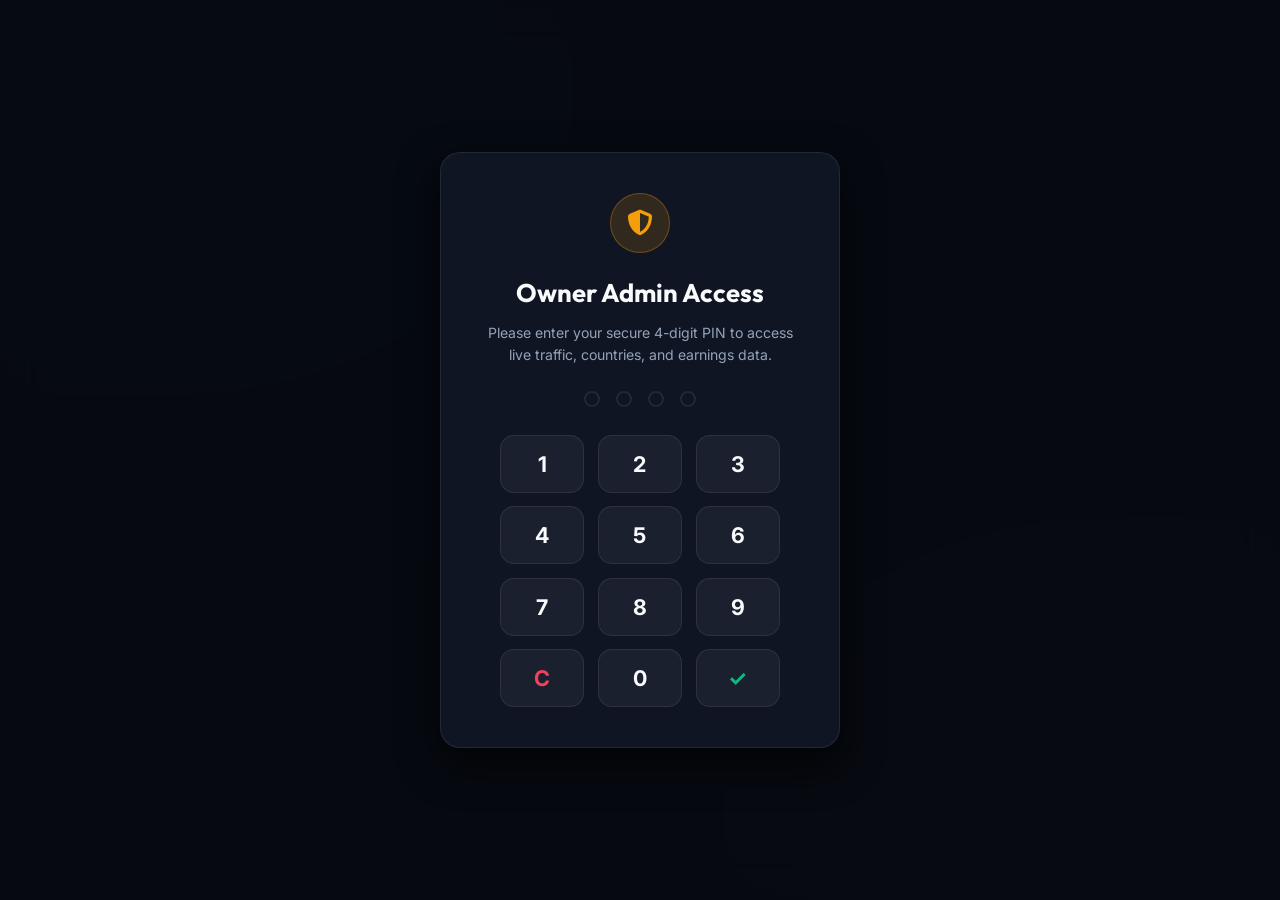
==== commit 72512bb1: "security: hide master PIN from admin login screen" ====
--- a/admin.html
+++ b/admin.html
@@ -53,9 +53,7 @@
         <button class="key-btn key-enter" onclick="submitPin()">✓</button>
       </div>
 
-      <div style="font-size: 0.78rem; color: var(--text-muted); margin-top: 1.25rem;">
-        💡 Default Master PIN: <b style="color: var(--primary);">2026</b>
-      </div>
+
       <div id="pinErrorMsg" style="color: var(--accent-rose); font-size: 0.82rem; margin-top: 0.5rem; display: none;">
         Incorrect PIN. Please try again.
       </div>
